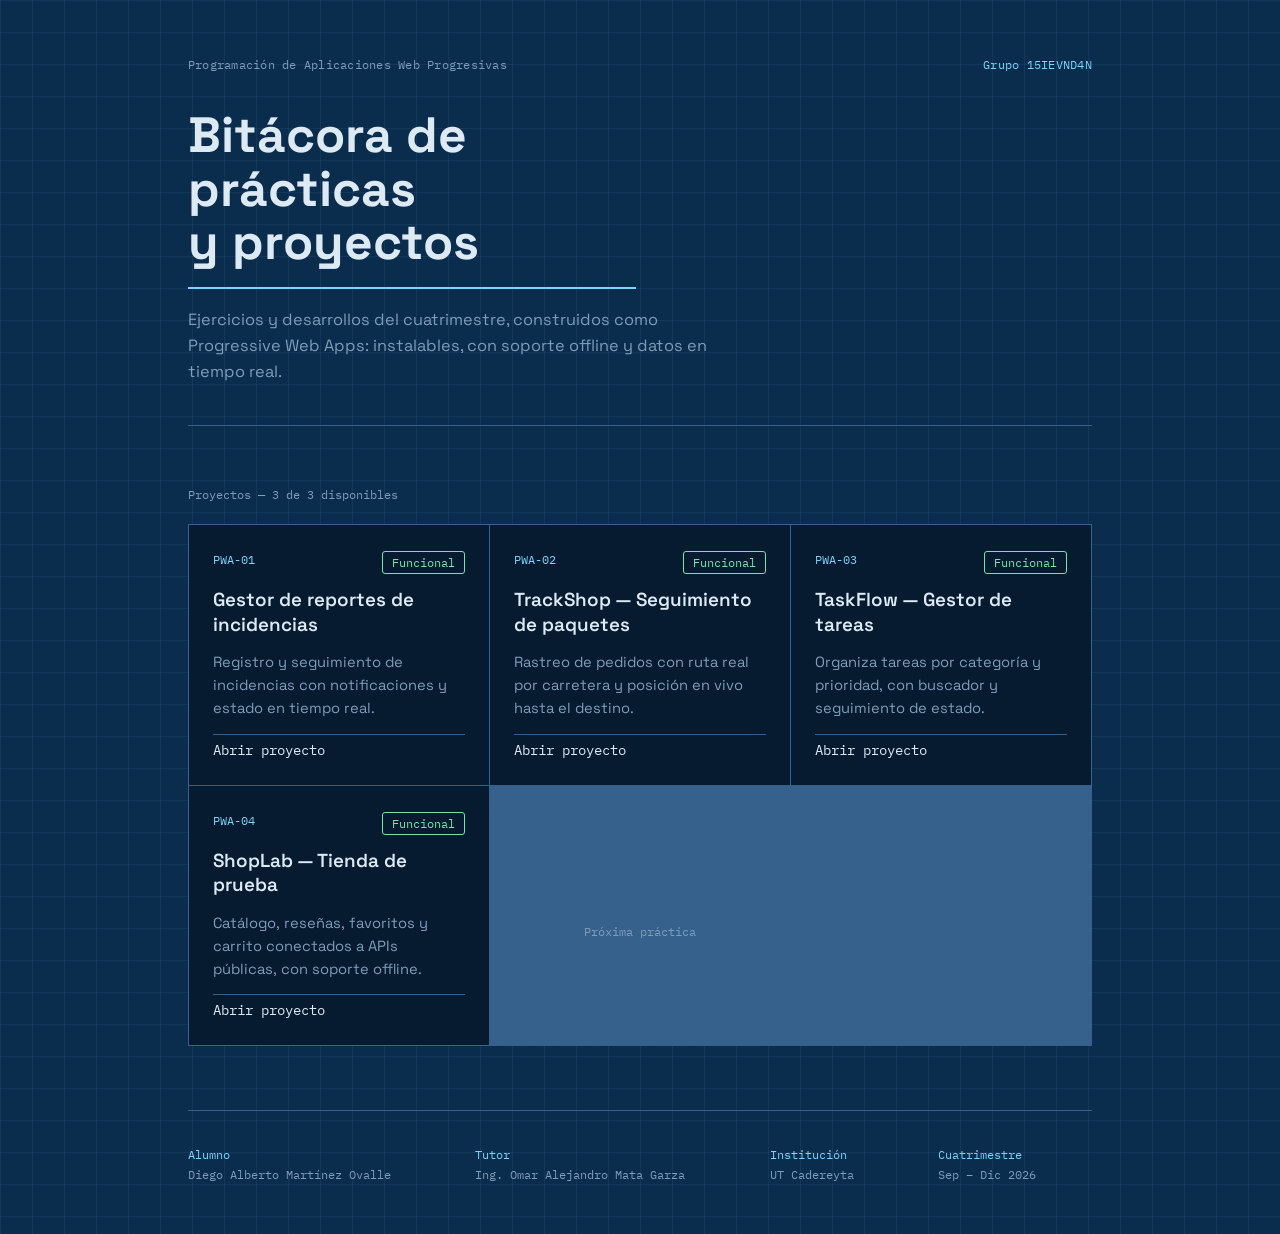
==== index.html @ 62a89b83 "PWA4 Terminada" ====
<!DOCTYPE html>
<html lang="es">
<head>
<meta charset="UTF-8" />
<meta name="viewport" content="width=device-width, initial-scale=1.0" />
<title>PWA · Programación de Aplicaciones Web Progresivas</title>
<meta name="description" content="Bitácora de prácticas y proyectos — Programación de Aplicaciones Web Progresivas, UT Cadereyta." />

<link rel="preconnect" href="https://fonts.googleapis.com">
<link rel="preconnect" href="https://fonts.gstatic.com" crossorigin>
<link href="https://fonts.googleapis.com/css2?family=Space+Grotesk:wght@400;500;600;700&family=IBM+Plex+Mono:wght@400;500&display=swap" rel="stylesheet">

<style>
  :root {
    --bg: #0a2c4d;
    --bg-deep: #071b30;
    --grid-line: rgba(125, 211, 252, 0.07);
    --line: #35618c;
    --line-bright: #7dd3fc;
    --paper: #eef3f7;
    --ink: #dde9f3;
    --ink-muted: #7f9db8;
    --accent: #f2a93b;
    --radius: 3px;
  }

  * { box-sizing: border-box; }

  html { scroll-behavior: smooth; }

  body {
    margin: 0;
    min-height: 100vh;
    background-color: var(--bg);
    background-image:
      linear-gradient(var(--grid-line) 1px, transparent 1px),
      linear-gradient(90deg, var(--grid-line) 1px, transparent 1px);
    background-size: 32px 32px;
    color: var(--ink);
    font-family: "Space Grotesk", system-ui, sans-serif;
    -webkit-font-smoothing: antialiased;
  }

  a { color: inherit; }

  .mono {
    font-family: "IBM Plex Mono", ui-monospace, monospace;
  }

  :focus-visible {
    outline: 2px solid var(--line-bright);
    outline-offset: 3px;
  }

  .sheet {
    max-width: 960px;
    margin: 0 auto;
    padding: 0 28px;
  }

  /* ---------- Cabecera ---------- */

  header {
    padding: 56px 0 40px;
    border-bottom: 1px solid var(--line);
  }

  .meta-row {
    display: flex;
    justify-content: space-between;
    align-items: baseline;
    font-size: 0.78rem;
    color: var(--ink-muted);
    letter-spacing: 0.02em;
    margin-bottom: 36px;
  }

  .meta-row span:last-child {
    color: var(--line-bright);
  }

  h1 {
    font-size: clamp(2rem, 5vw, 3.1rem);
    line-height: 1.08;
    font-weight: 700;
    margin: 0 0 18px;
    max-width: 14ch;
    position: relative;
    display: inline-block;
  }

  h1::after {
    content: "";
    display: block;
    height: 2px;
    width: 0%;
    background: var(--line-bright);
    margin-top: 18px;
    animation: draw-line 1.1s 0.15s cubic-bezier(0.65, 0, 0.35, 1) forwards;
  }

  @media (prefers-reduced-motion: reduce) {
    h1::after { animation: none; width: 100%; }
  }

  @keyframes draw-line {
    to { width: 100%; }
  }

  header p {
    max-width: 52ch;
    color: var(--ink-muted);
    font-size: 1.02rem;
    line-height: 1.6;
    margin: 0;
  }

  /* ---------- Grid de proyectos ---------- */

  main { padding: 48px 0 0; }

  .section-label {
    font-size: 0.78rem;
    color: var(--ink-muted);
    margin-bottom: 22px;
  }

  .project-grid {
    display: grid;
    grid-template-columns: repeat(auto-fit, minmax(260px, 1fr));
    gap: 1px;
    background: var(--line);
    border: 1px solid var(--line);
  }

  .card {
    background: var(--bg-deep);
    padding: 26px 24px;
    display: flex;
    flex-direction: column;
    gap: 14px;
    min-height: 220px;
    text-decoration: none;
    color: inherit;
    transition: background-color 0.18s ease;
  }

  a.card:hover,
  a.card:focus-visible {
    background: #0d3557;
  }

  .card-top {
    display: flex;
    justify-content: space-between;
    align-items: flex-start;
  }

  .code {
    font-size: 0.78rem;
    color: var(--line-bright);
  }

  .status {
    font-size: 0.72rem;
    padding: 3px 9px;
    border-radius: var(--radius);
    border: 1px solid currentColor;
    white-space: nowrap;
  }

  .status.funcional { color: #6ee7a8; }
  .status.desarrollo { color: var(--accent); }
  .status.planeado { color: var(--ink-muted); }

  .card h2 {
    font-size: 1.18rem;
    font-weight: 600;
    margin: 0;
    line-height: 1.3;
  }

  .card p {
    font-size: 0.92rem;
    color: var(--ink-muted);
    line-height: 1.55;
    margin: 0;
    flex-grow: 1;
  }

  .card-cta {
    font-size: 0.85rem;
    color: var(--ink);
    padding-top: 6px;
    border-top: 1px solid var(--line);
  }

  a.card:hover .card-cta,
  a.card:focus-visible .card-cta {
    color: var(--line-bright);
  }

  /* Slot vacío para el próximo proyecto */
  .card.slot {
    justify-content: center;
    align-items: center;
    text-align: center;
    border: 1px dashed var(--line);
    background: transparent;
    color: var(--ink-muted);
    gap: 6px;
  }

  .card.slot .plus {
    font-size: 1.6rem;
    color: var(--line);
    line-height: 1;
  }

  .card.slot span.mono {
    font-size: 0.78rem;
  }

  /* ---------- Título / pie ---------- */

  footer {
    margin-top: 64px;
    border-top: 1px solid var(--line);
    padding: 22px 0 40px;
  }

  .title-block {
    display: grid;
    grid-template-columns: repeat(4, auto);
    gap: 28px;
    font-size: 0.78rem;
    color: var(--ink-muted);
  }

  .title-block dt {
    color: var(--line-bright);
    margin-bottom: 4px;
  }

  .title-block dd { margin: 0; }

  @media (max-width: 640px) {
    .title-block {
      grid-template-columns: 1fr 1fr;
      row-gap: 20px;
    }
    .meta-row { flex-direction: column; gap: 6px; }
  }
</style>
</head>
<body>

  <div class="sheet">
    <header>
      <div class="meta-row mono">
        <span>Programación de Aplicaciones Web Progresivas</span>
        <span>Grupo 15IEVND4N</span>
      </div>
      <h1>Bitácora de prácticas<br />y proyectos</h1>
      <p>Ejercicios y desarrollos del cuatrimestre, construidos como Progressive Web Apps: instalables, con soporte offline y datos en tiempo real.</p>
    </header>

    <main>
      <p class="section-label mono">Proyectos — 3 de 3 disponibles</p>

      <div class="project-grid" id="project-grid">
        <!-- Las tarjetas se generan desde PROJECTS más abajo -->
      </div>
    </main>

    <footer>
      <dl class="title-block mono">
        <div>
          <dt>Alumno</dt>
          <dd>Diego Alberto Martínez Ovalle</dd>
        </div>
        <div>
          <dt>Tutor</dt>
          <dd>Ing. Omar Alejandro Mata Garza</dd>
        </div>
        <div>
          <dt>Institución</dt>
          <dd>UT Cadereyta</dd>
        </div>
        <div>
          <dt>Cuatrimestre</dt>
          <dd>Sep – Dic 2026</dd>
        </div>
      </dl>
    </footer>
  </div>

  <script>
    // Agregar un proyecto futuro es agregar un objeto aquí — el grid se arma solo.
    const PROJECTS = [
      {
        code: "PWA-01",
        title: "Gestor de reportes de incidencias",
        description: "Registro y seguimiento de incidencias con notificaciones y estado en tiempo real.",
        status: "funcional", // funcional | desarrollo | planeado
        statusLabel: "Funcional",
        href: "./PWA1/",
      },
      {
        code: "PWA-02",
        title: "TrackShop — Seguimiento de paquetes",
        description: "Rastreo de pedidos con ruta real por carretera y posición en vivo hasta el destino.",
        status: "funcional",
        statusLabel: "Funcional",
        href: "./PWA2/",
      },
      {
        code: "PWA-03",
        title: "TaskFlow — Gestor de tareas",
        description: "Organiza tareas por categoría y prioridad, con buscador y seguimiento de estado.",
        status: "funcional",
        statusLabel: "Funcional",
        href: "./PWA3/",
      },
    {
      code: "PWA-04",
      title: "ShopLab — Tienda de prueba",
      description: "Catálogo, reseñas, favoritos y carrito conectados a APIs públicas, con soporte offline.",
      status: "funcional",
      statusLabel: "Funcional",
      href: "./PWA4/index.html",
    },
    ];

    const grid = document.getElementById("project-grid");

    PROJECTS.forEach((project) => {
      const card = document.createElement("a");
      card.className = "card";
      card.href = project.href;
      card.innerHTML = `
        <div class="card-top">
          <span class="code mono">${project.code}</span>
          <span class="status ${project.status} mono">${project.statusLabel}</span>
        </div>
        <h2>${project.title}</h2>
        <p>${project.description}</p>
        <span class="card-cta mono">Abrir proyecto</span>
      `;
      grid.appendChild(card);
    });

    // Slot vacío que invita a la siguiente entrega, sin inventar contenido
    const slot = document.createElement("div");
    slot.className = "card slot";
    slot.innerHTML = `
      <span class="plus">+</span>
      <span class="mono">Próxima práctica</span>
    `;
    grid.appendChild(slot);
  </script>

</body>
</html>
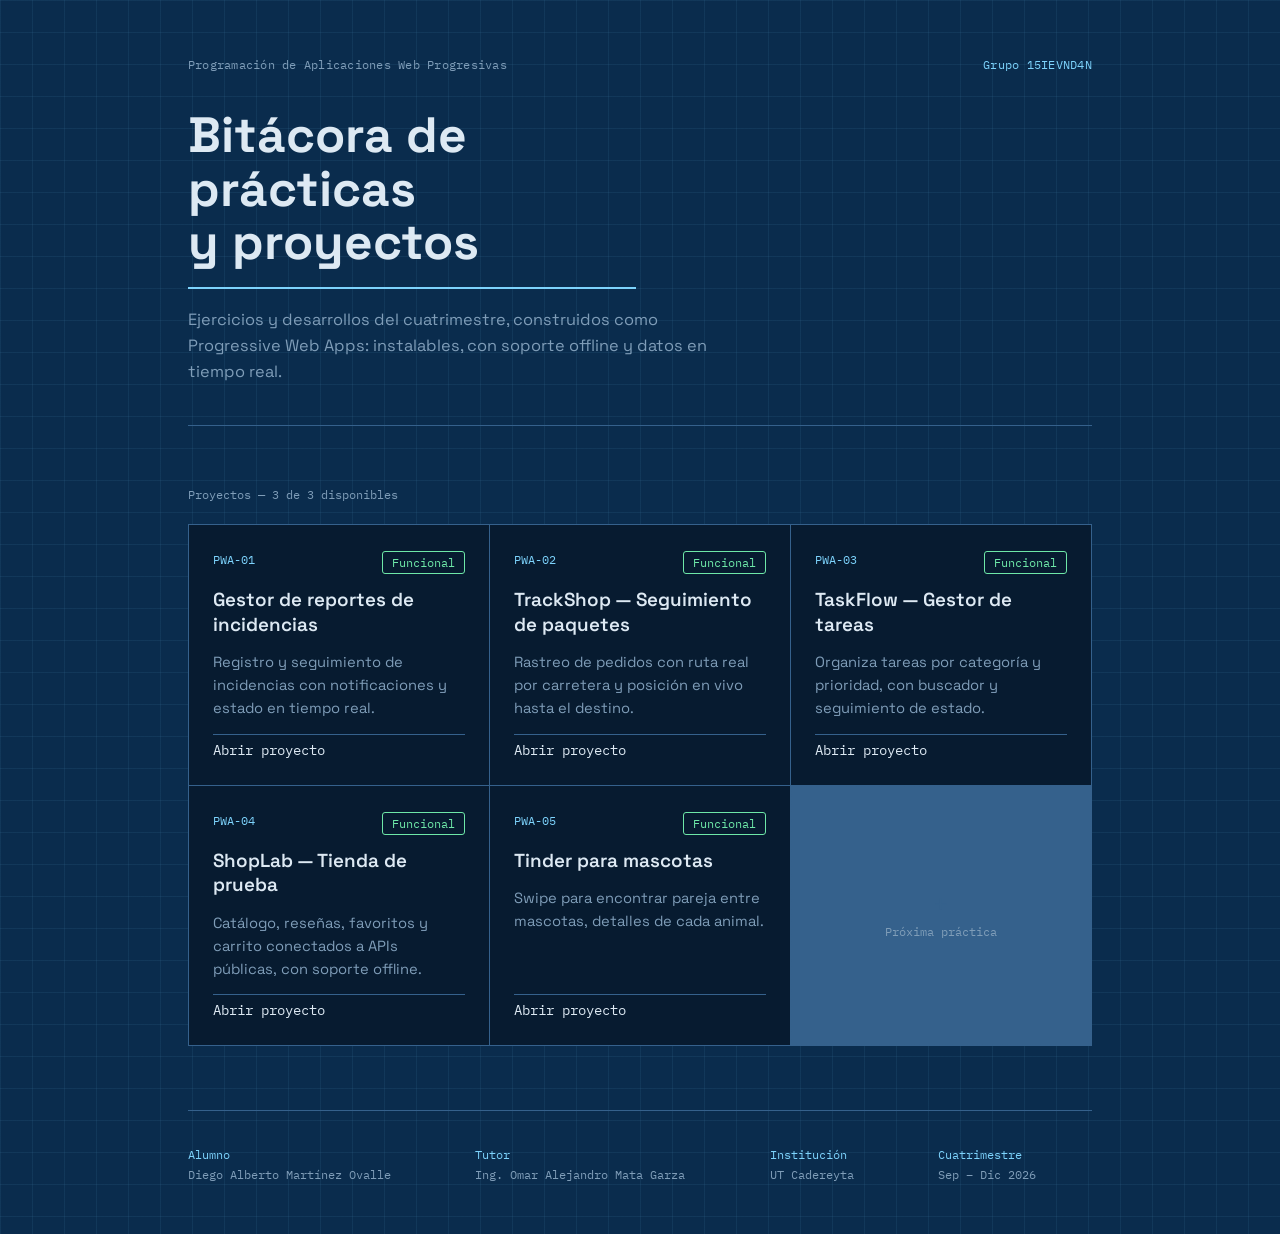
==== commit 9ca982a0: "PWA5" ====
--- a/index.html
+++ b/index.html
@@ -330,6 +330,14 @@
       statusLabel: "Funcional",
       href: "./PWA4/index.html",
     },
+    {
+      code: "PWA-05",
+      title: "Tinder para mascotas",
+      description: "Swipe para encontrar pareja entre mascotas, detalles de cada animal.",
+      status: "funcional",
+      statusLabel: "Funcional",
+      href: "./PWA5/index.html",
+    }
     ];
 
     const grid = document.getElementById("project-grid");
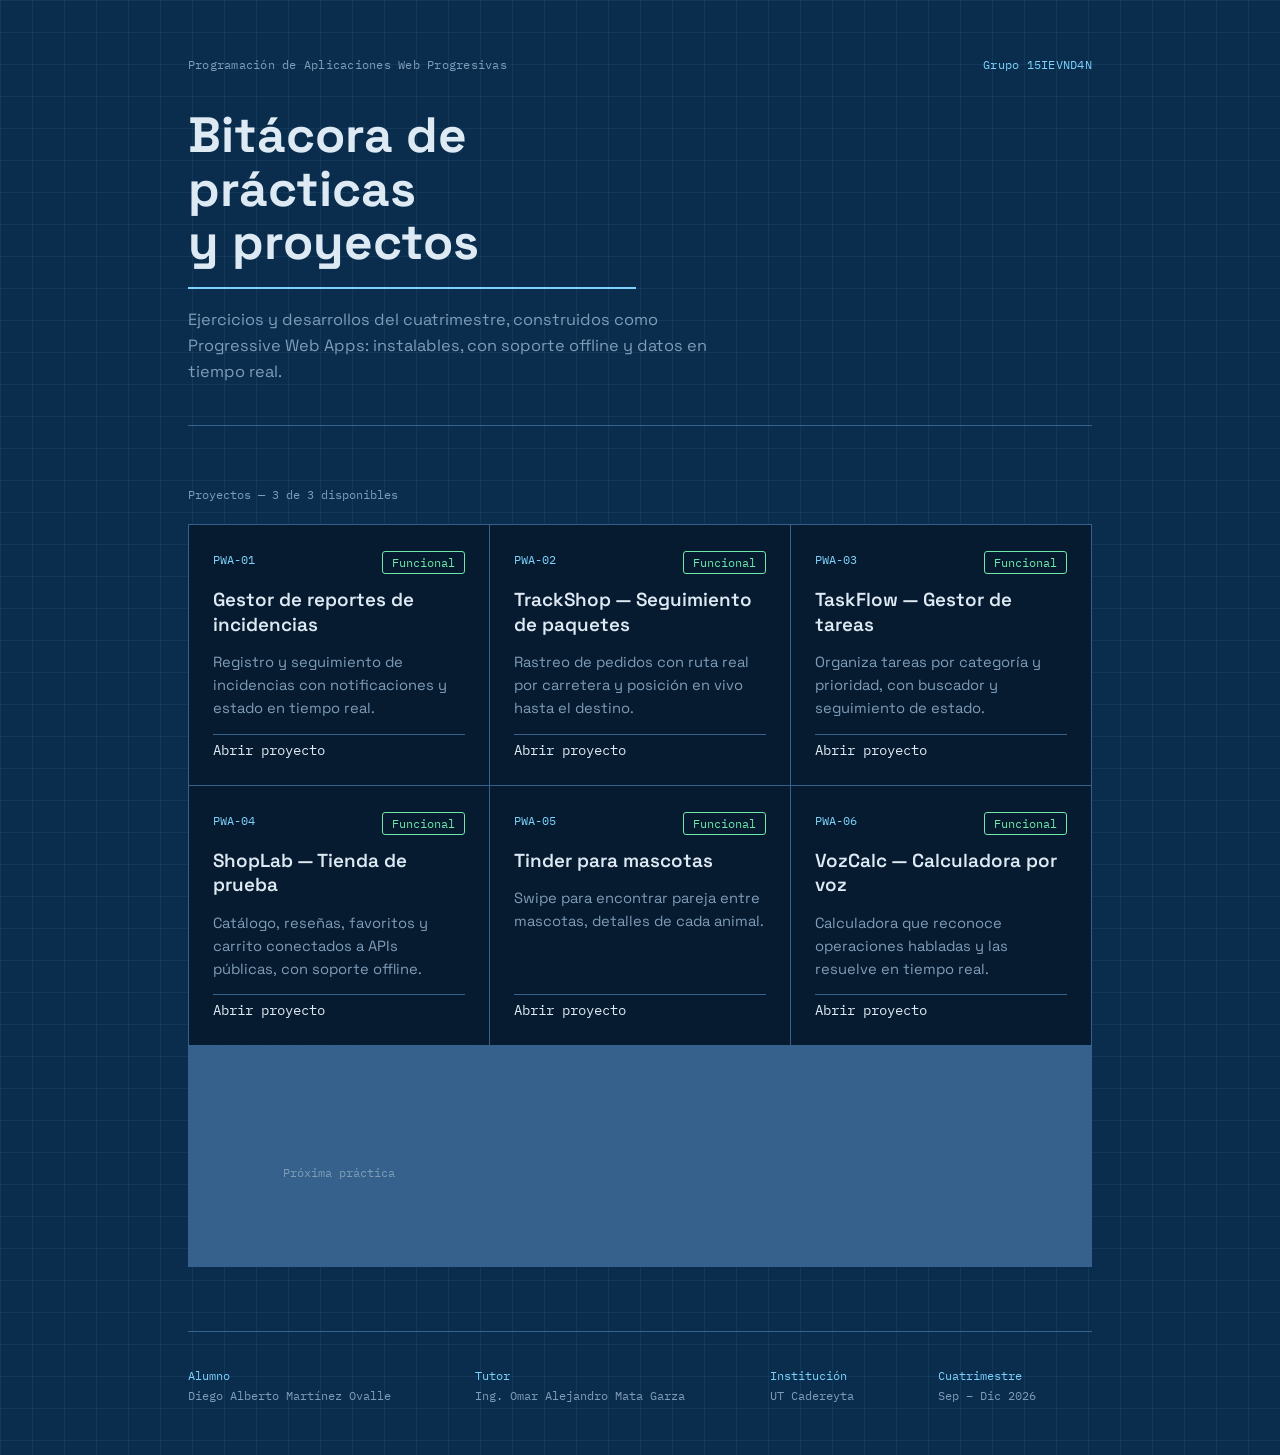
==== commit e973e645: "PWA6 VozCalC" ====
--- a/index.html
+++ b/index.html
@@ -337,7 +337,15 @@
       status: "funcional",
       statusLabel: "Funcional",
       href: "./PWA5/index.html",
-    }
+    },
+    {
+      code: "PWA-06",
+      title: "VozCalc — Calculadora por voz",
+      description: "Calculadora que reconoce operaciones habladas y las resuelve en tiempo real.",
+      status: "funcional",
+      statusLabel: "Funcional",
+      href: "./PWA6/index.html",
+    },
     ];
 
     const grid = document.getElementById("project-grid");
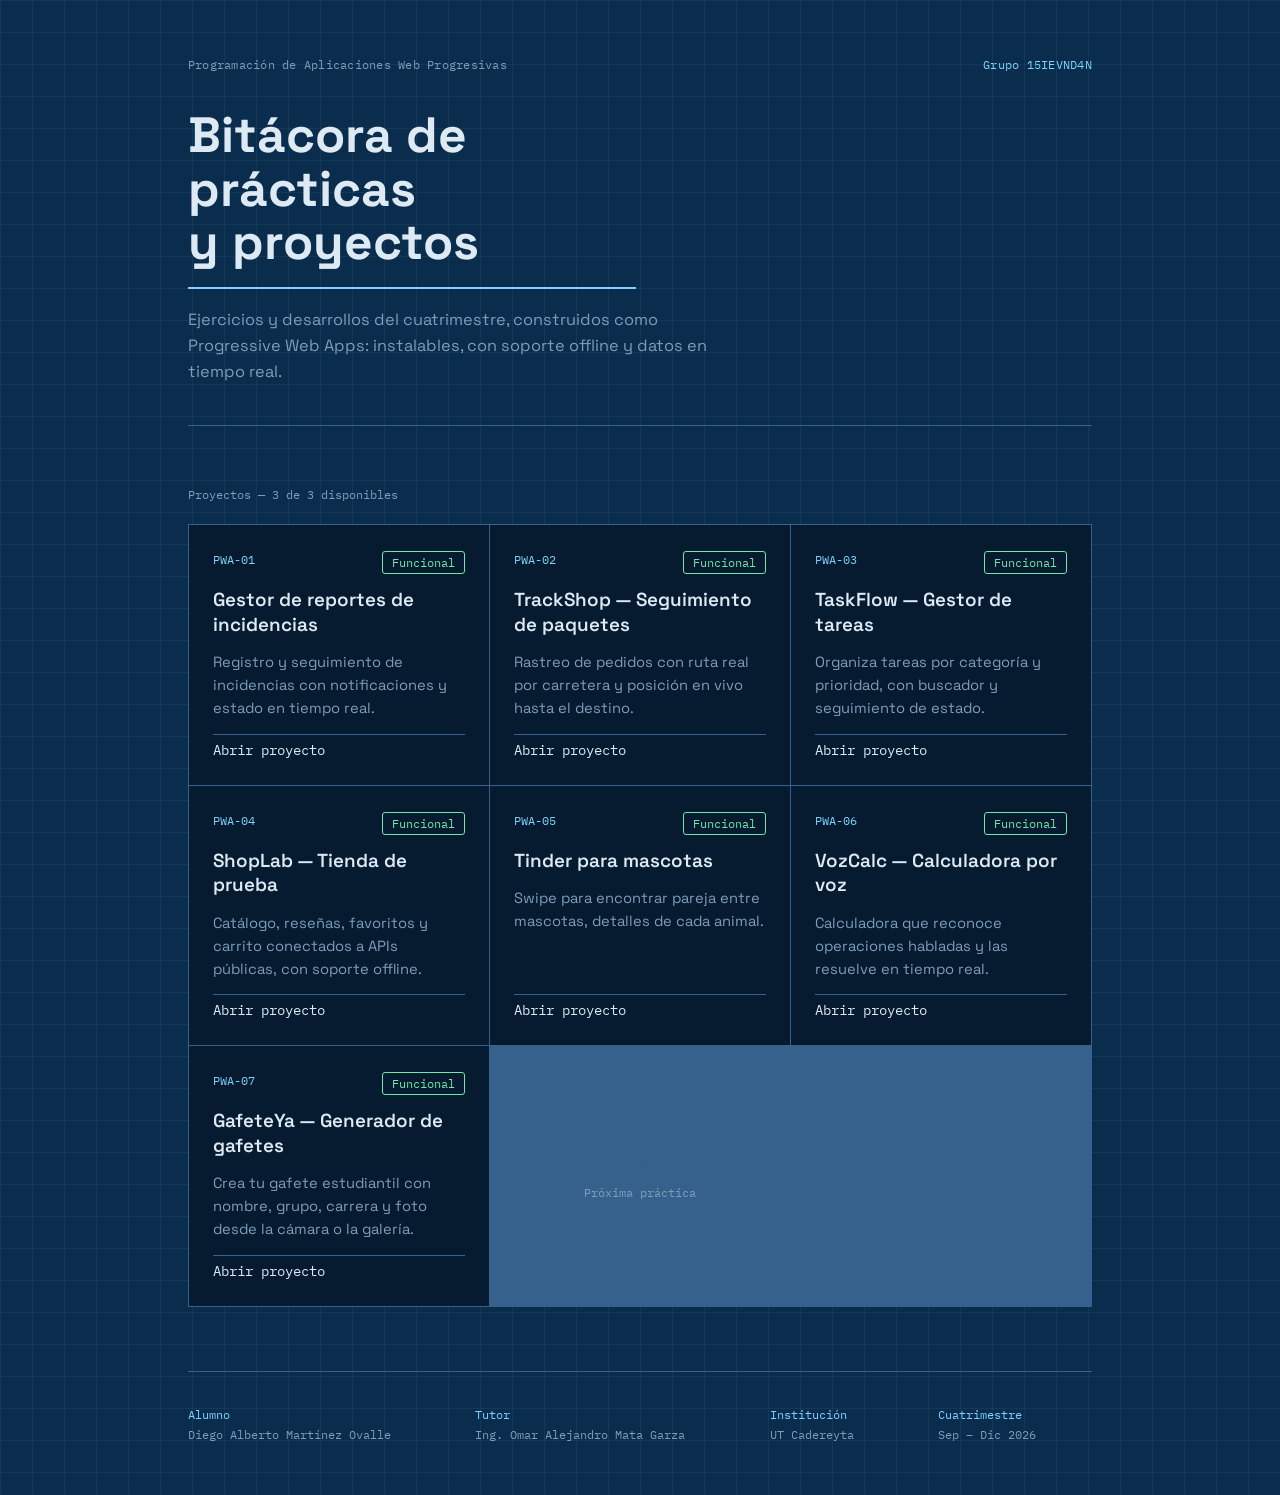
==== commit dd7b032e: "PWA7 GafeteYa: generador de gafetes estudiantiles Co-Authored-By: Claude Sonnet 5.5 <noreply@anthrop" ====
--- a/index.html
+++ b/index.html
@@ -346,6 +346,14 @@
       statusLabel: "Funcional",
       href: "./PWA6/index.html",
     },
+    {
+      code: "PWA-07",
+      title: "GafeteYa — Generador de gafetes",
+      description: "Crea tu gafete estudiantil con nombre, grupo, carrera y foto desde la cámara o la galería.",
+      status: "funcional",
+      statusLabel: "Funcional",
+      href: "./PWA7/index.html",
+    },
     ];
 
     const grid = document.getElementById("project-grid");
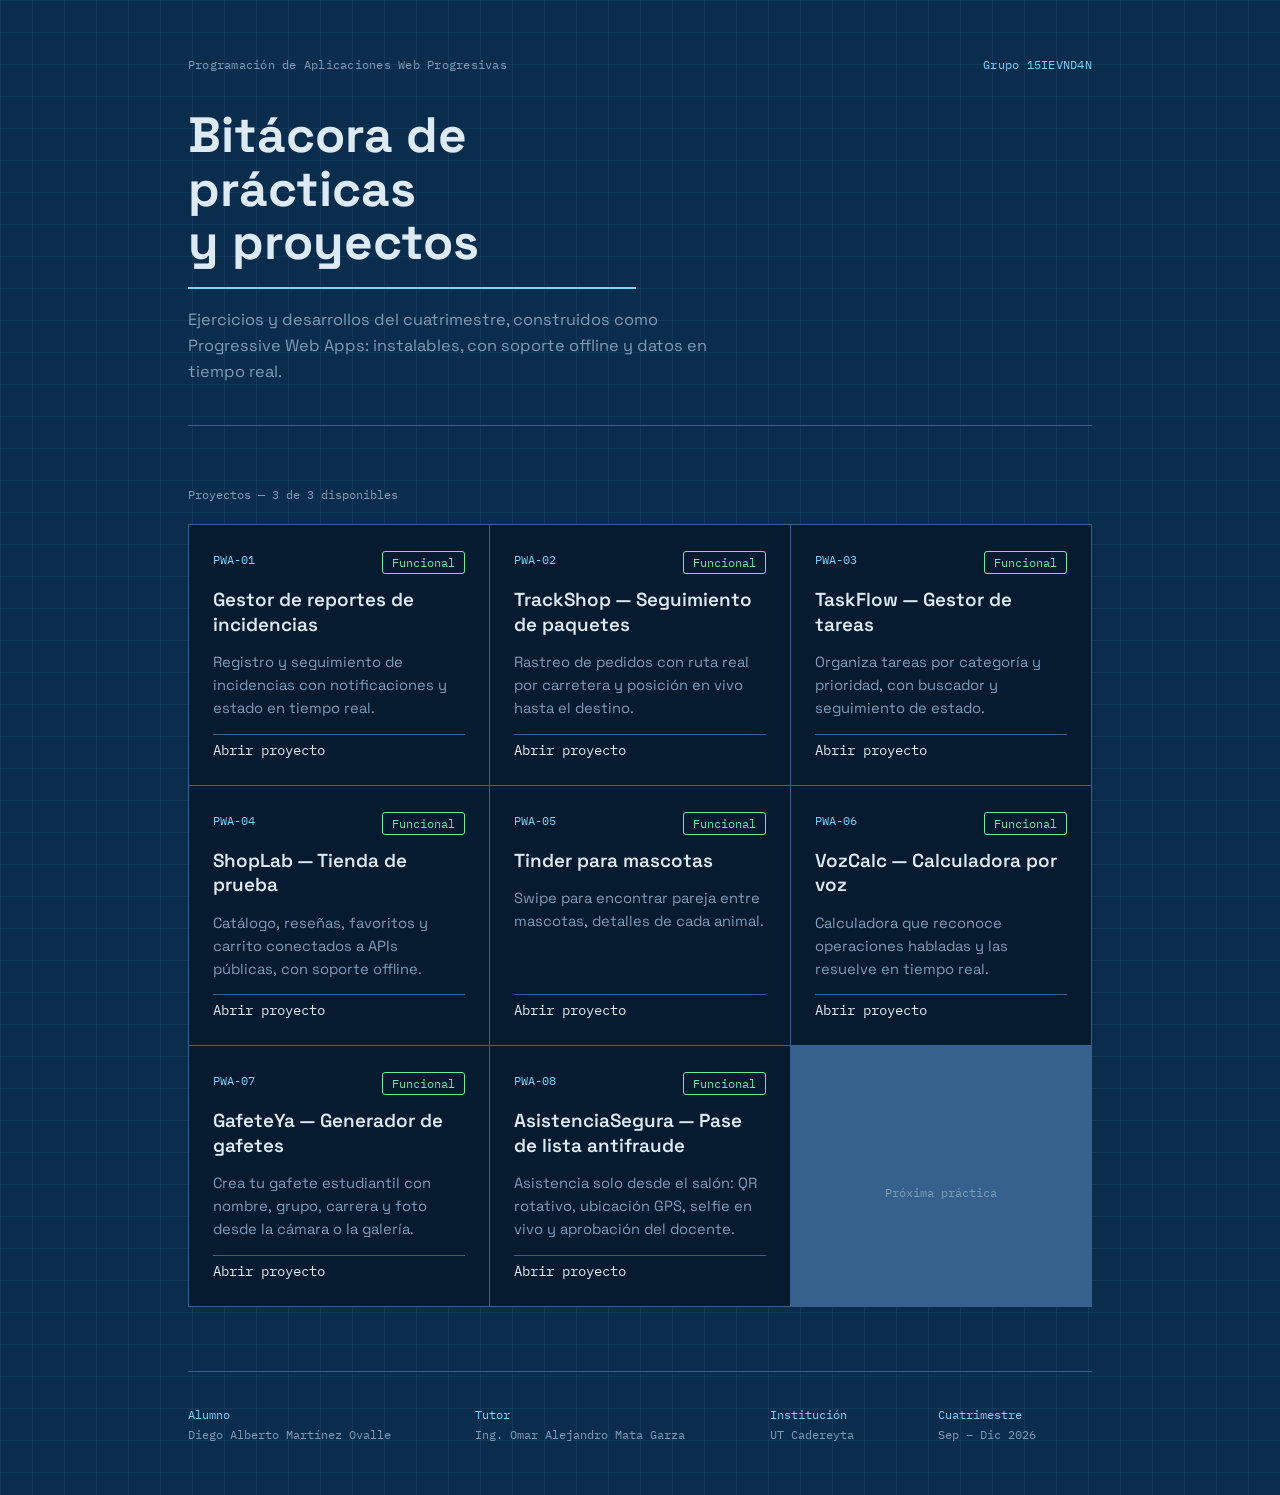
==== commit b32c5481: "Agrega PWA8 AsistenciaSegura y tarjeta en el index principal Co-Authored-By: Claude Sonnet 5.5 <nore" ====
--- a/index.html
+++ b/index.html
@@ -354,6 +354,14 @@
       statusLabel: "Funcional",
       href: "./PWA7/index.html",
     },
+    {
+      code: "PWA-08",
+      title: "AsistenciaSegura — Pase de lista antifraude",
+      description: "Asistencia solo desde el salón: QR rotativo, ubicación GPS, selfie en vivo y aprobación del docente.",
+      status: "funcional",
+      statusLabel: "Funcional",
+      href: "./PWA8/index.html",
+    },
     ];
 
     const grid = document.getElementById("project-grid");
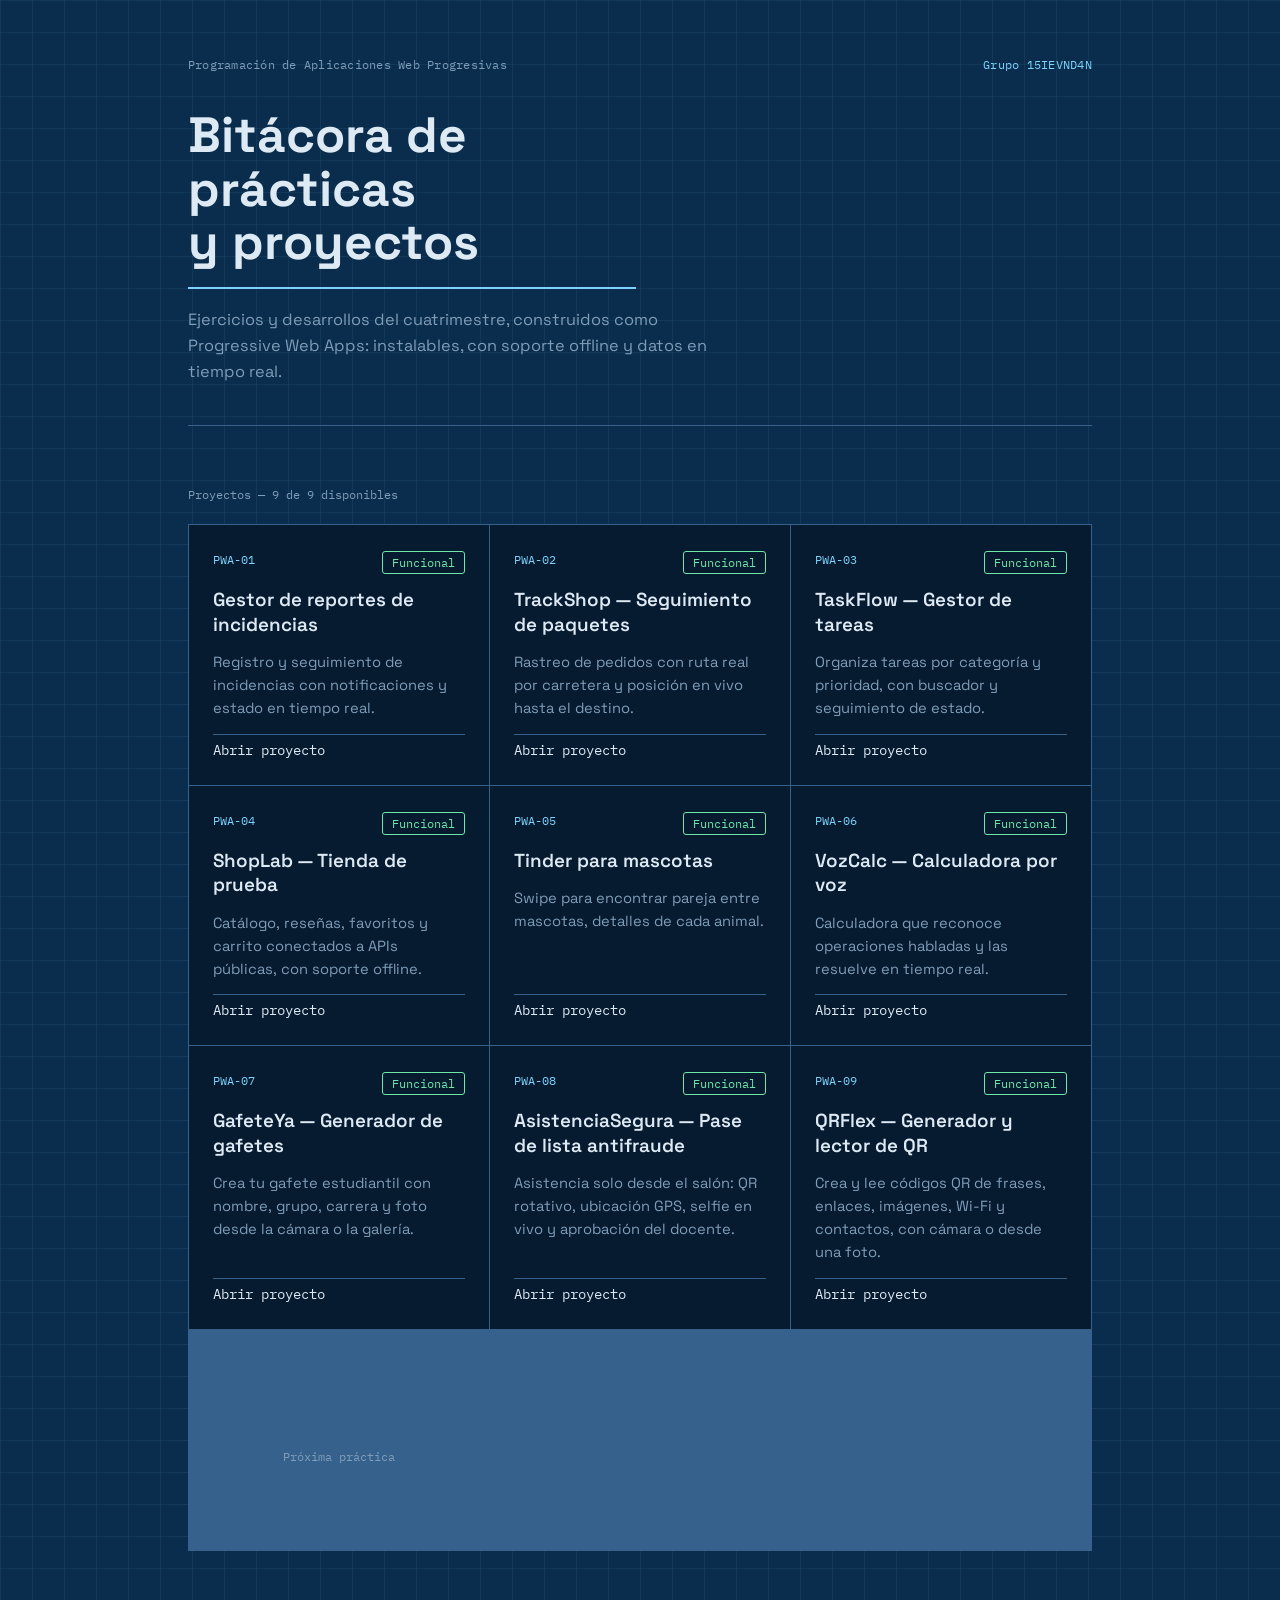
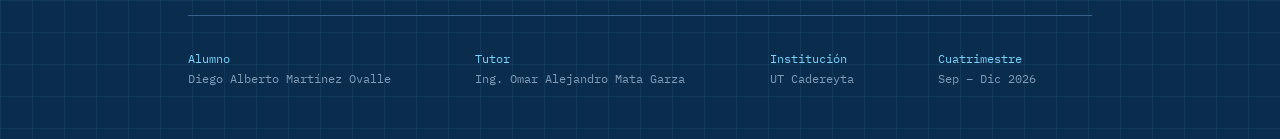
==== commit af220c4b: "Agrega PWA9 QRFlex (generador y lector de QR) y actualiza el index - Tarjeta PWA-09 en el index prin" ====
--- a/index.html
+++ b/index.html
@@ -266,7 +266,7 @@
     </header>
 
     <main>
-      <p class="section-label mono">Proyectos — 3 de 3 disponibles</p>
+      <p class="section-label mono" id="project-count">Proyectos</p>
 
       <div class="project-grid" id="project-grid">
         <!-- Las tarjetas se generan desde PROJECTS más abajo -->
@@ -362,6 +362,14 @@
       statusLabel: "Funcional",
       href: "./PWA8/index.html",
     },
+    {
+      code: "PWA-09",
+      title: "QRFlex — Generador y lector de QR",
+      description: "Crea y lee códigos QR de frases, enlaces, imágenes, Wi-Fi y contactos, con cámara o desde una foto.",
+      status: "funcional",
+      statusLabel: "Funcional",
+      href: "./PWA9/index.html",
+    },
     ];
 
     const grid = document.getElementById("project-grid");
@@ -382,6 +390,8 @@
       grid.appendChild(card);
     });
 
+    document.getElementById("project-count").textContent = `Proyectos — ${PROJECTS.length} de ${PROJECTS.length} disponibles`;
+
     // Slot vacío que invita a la siguiente entrega, sin inventar contenido
     const slot = document.createElement("div");
     slot.className = "card slot";
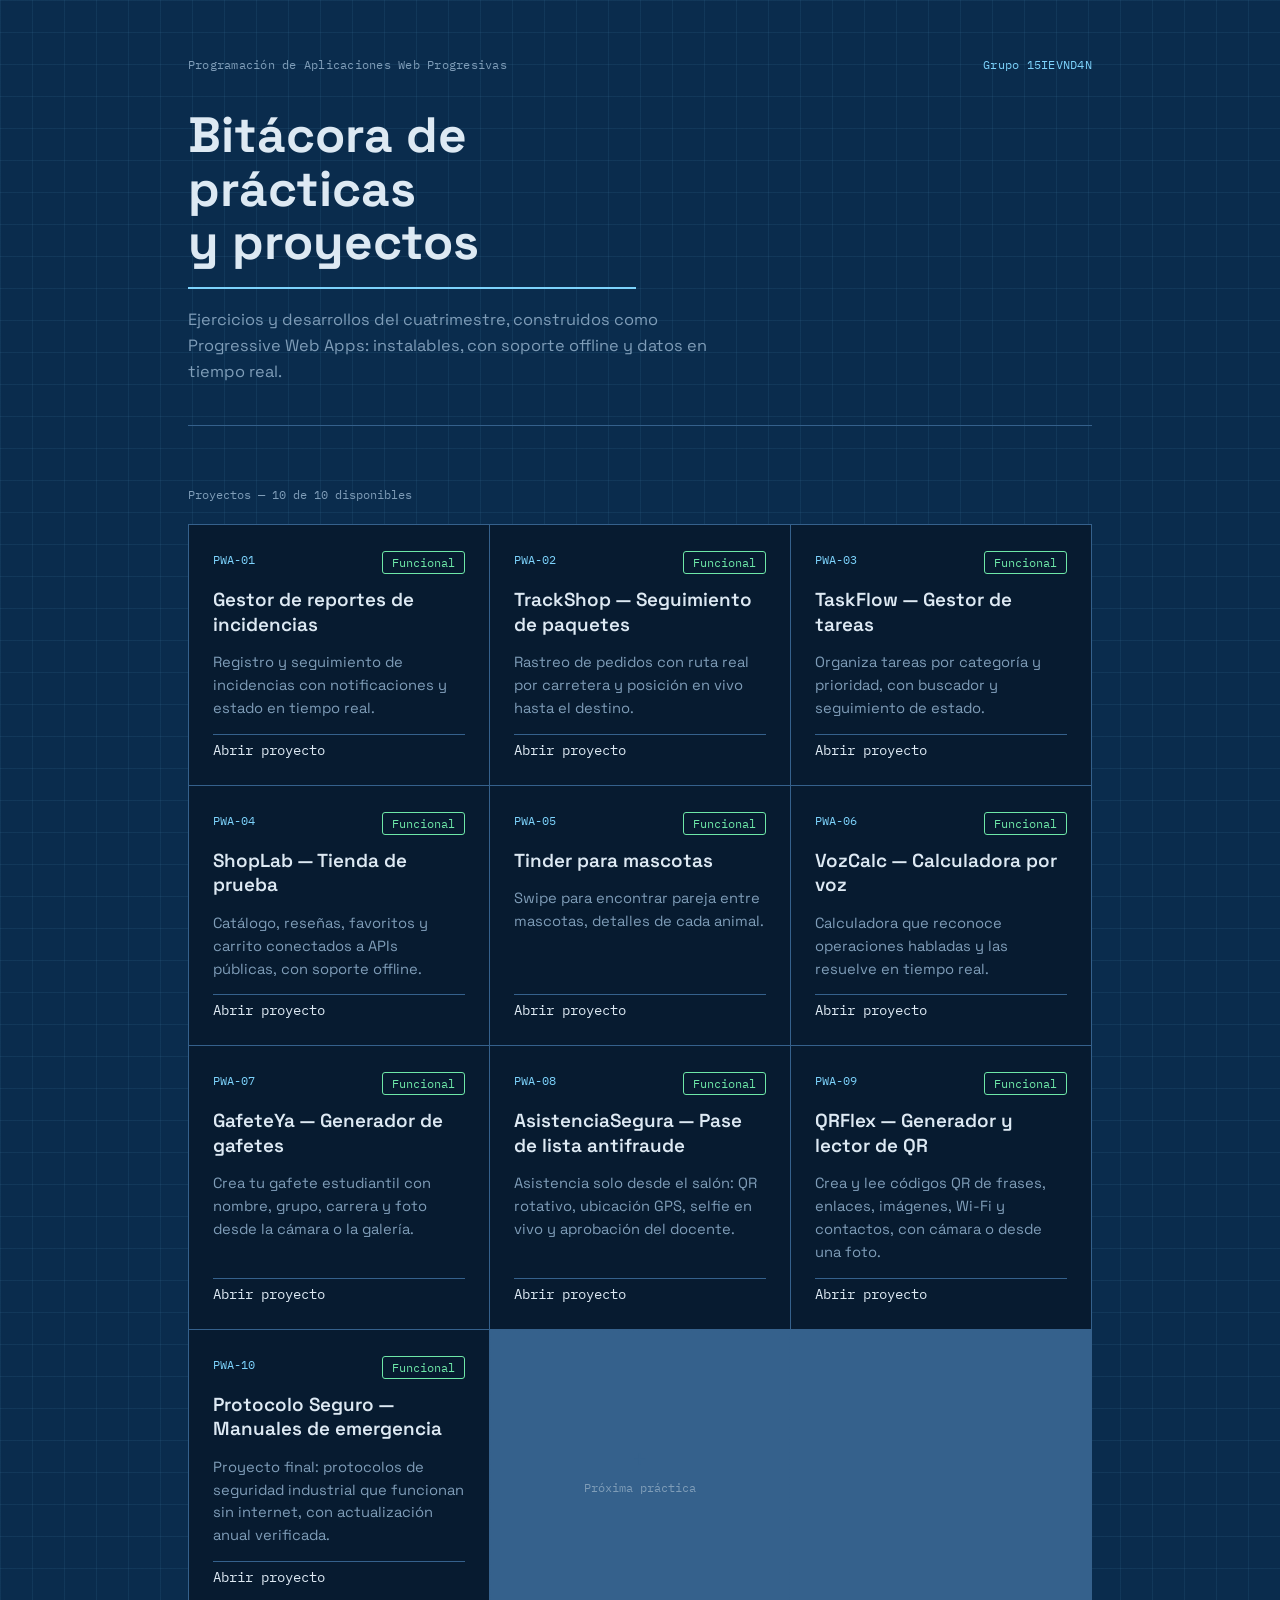
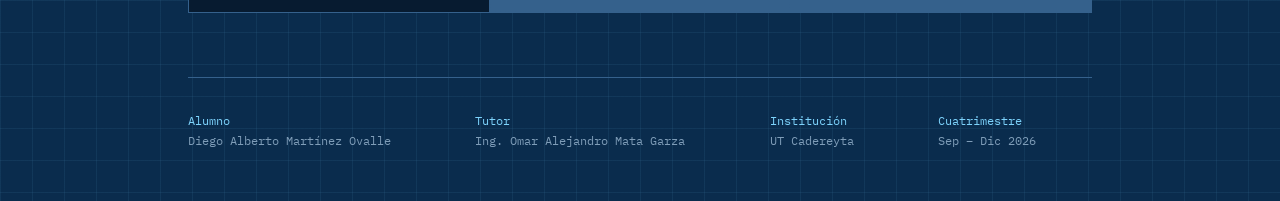
==== commit d2320460: "Agrega PWA10 Protocolo Seguro (proyecto final, caso 2) y tarjeta en el index PWA offline-first para " ====
--- a/index.html
+++ b/index.html
@@ -370,6 +370,14 @@
       statusLabel: "Funcional",
       href: "./PWA9/index.html",
     },
+    {
+      code: "PWA-10",
+      title: "Protocolo Seguro — Manuales de emergencia",
+      description: "Proyecto final: protocolos de seguridad industrial que funcionan sin internet, con actualización anual verificada.",
+      status: "funcional",
+      statusLabel: "Funcional",
+      href: "./PWA10/index.html",
+    },
     ];
 
     const grid = document.getElementById("project-grid");
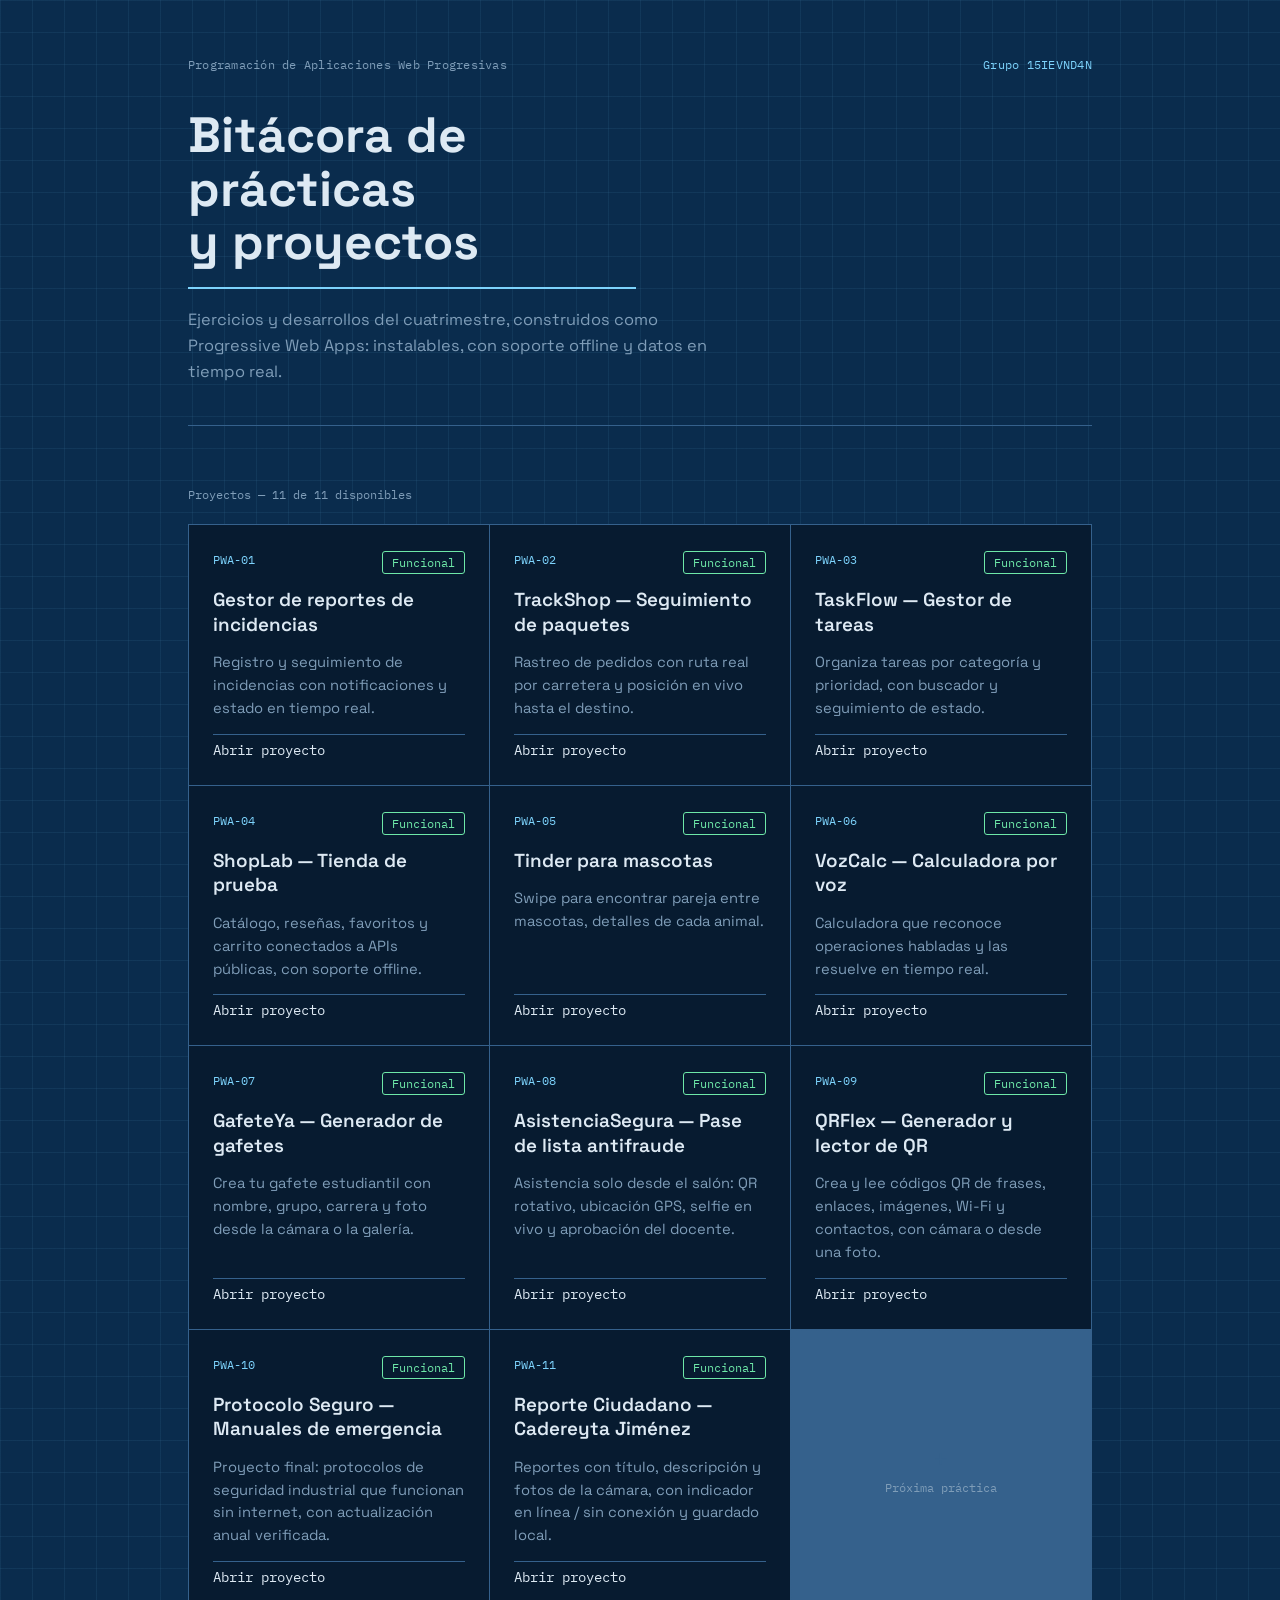
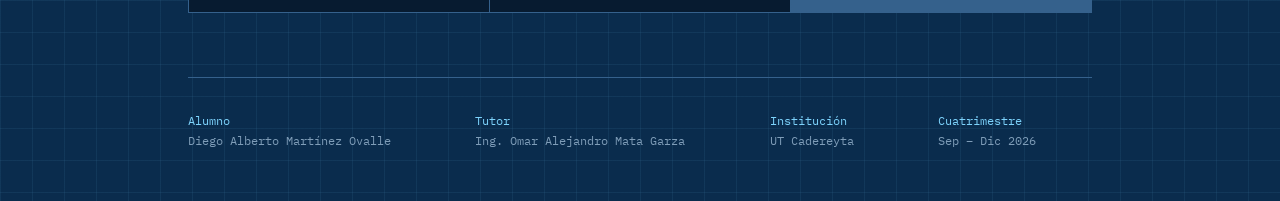
==== commit 03ff91bf: "Agrega PWA11: Reporte Ciudadano (offline, fotos de cámara, localStorage) Co-Authored-By: Claude Sonn" ====
--- a/index.html
+++ b/index.html
@@ -378,6 +378,14 @@
       statusLabel: "Funcional",
       href: "./PWA10/index.html",
     },
+    {
+      code: "PWA-11",
+      title: "Reporte Ciudadano — Cadereyta Jiménez",
+      description: "Reportes con título, descripción y fotos de la cámara, con indicador en línea / sin conexión y guardado local.",
+      status: "funcional",
+      statusLabel: "Funcional",
+      href: "./PWA11/index.html",
+    },
     ];
 
     const grid = document.getElementById("project-grid");
